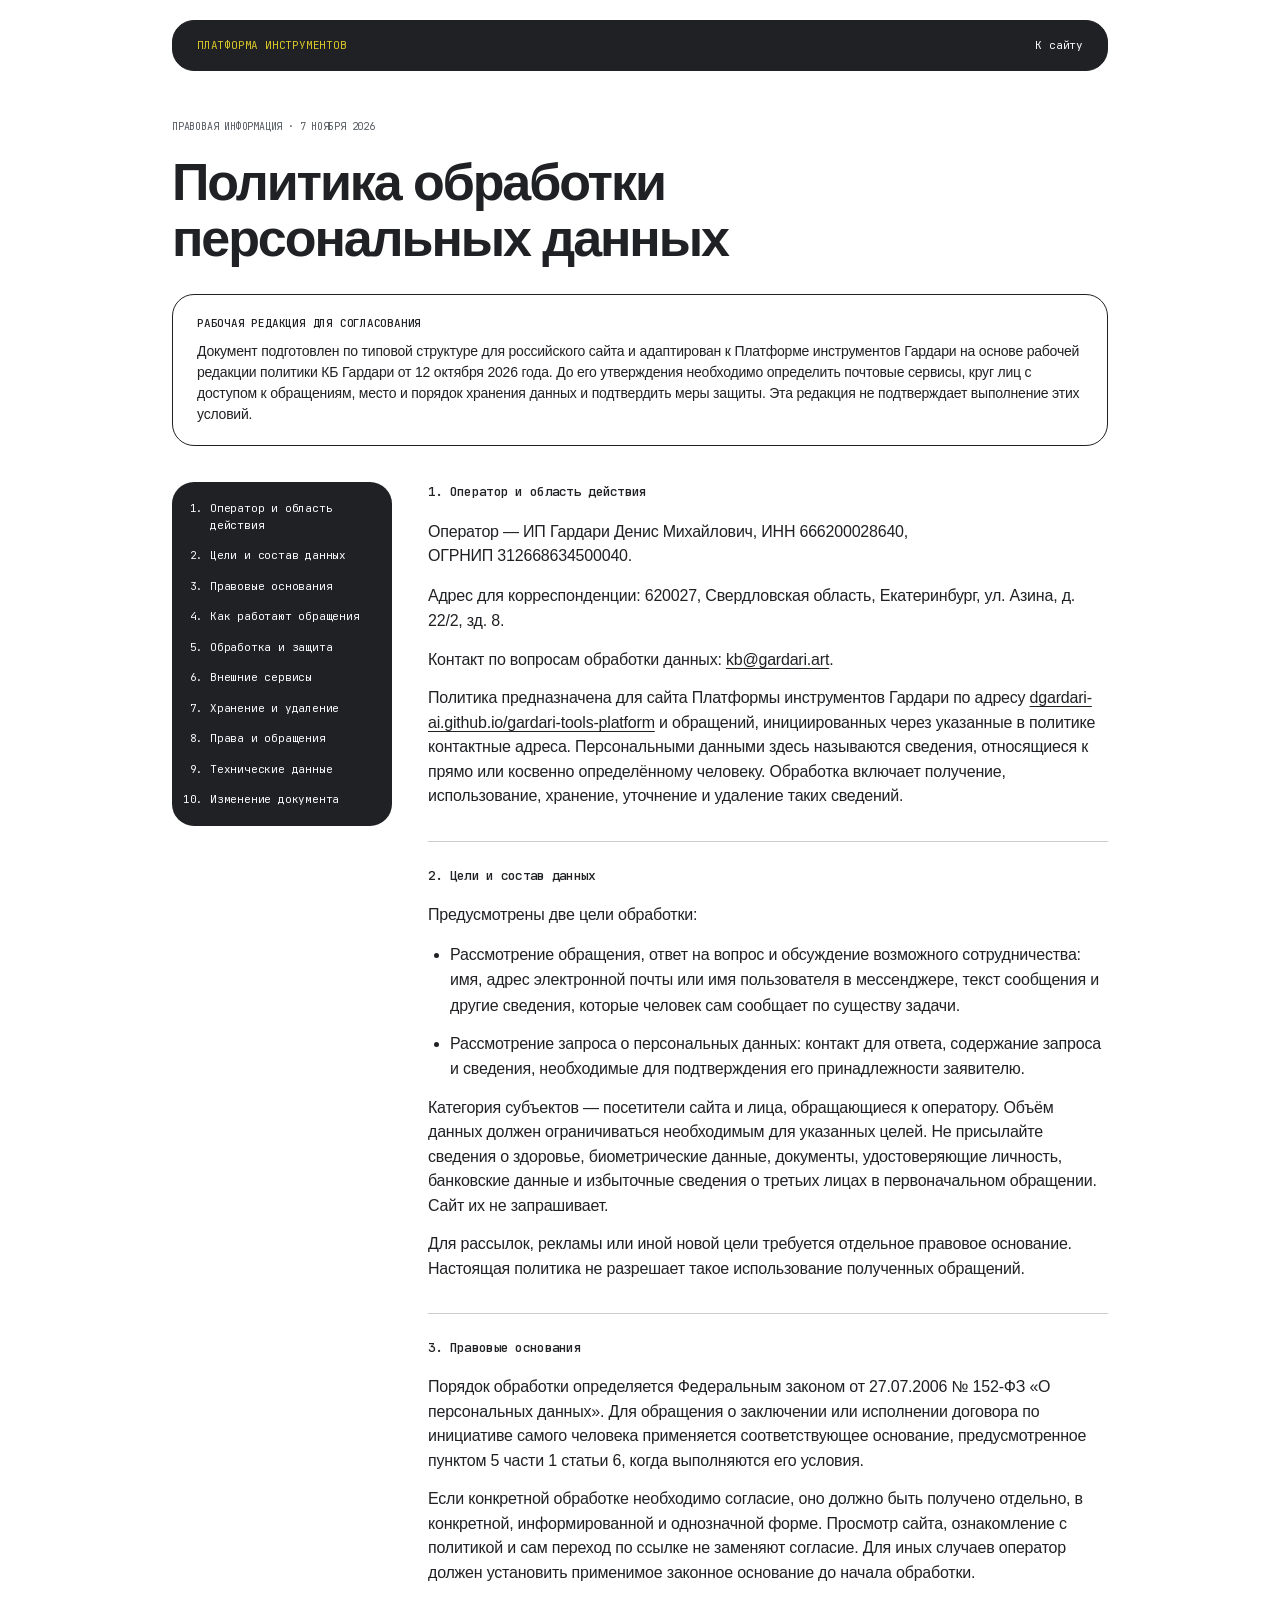
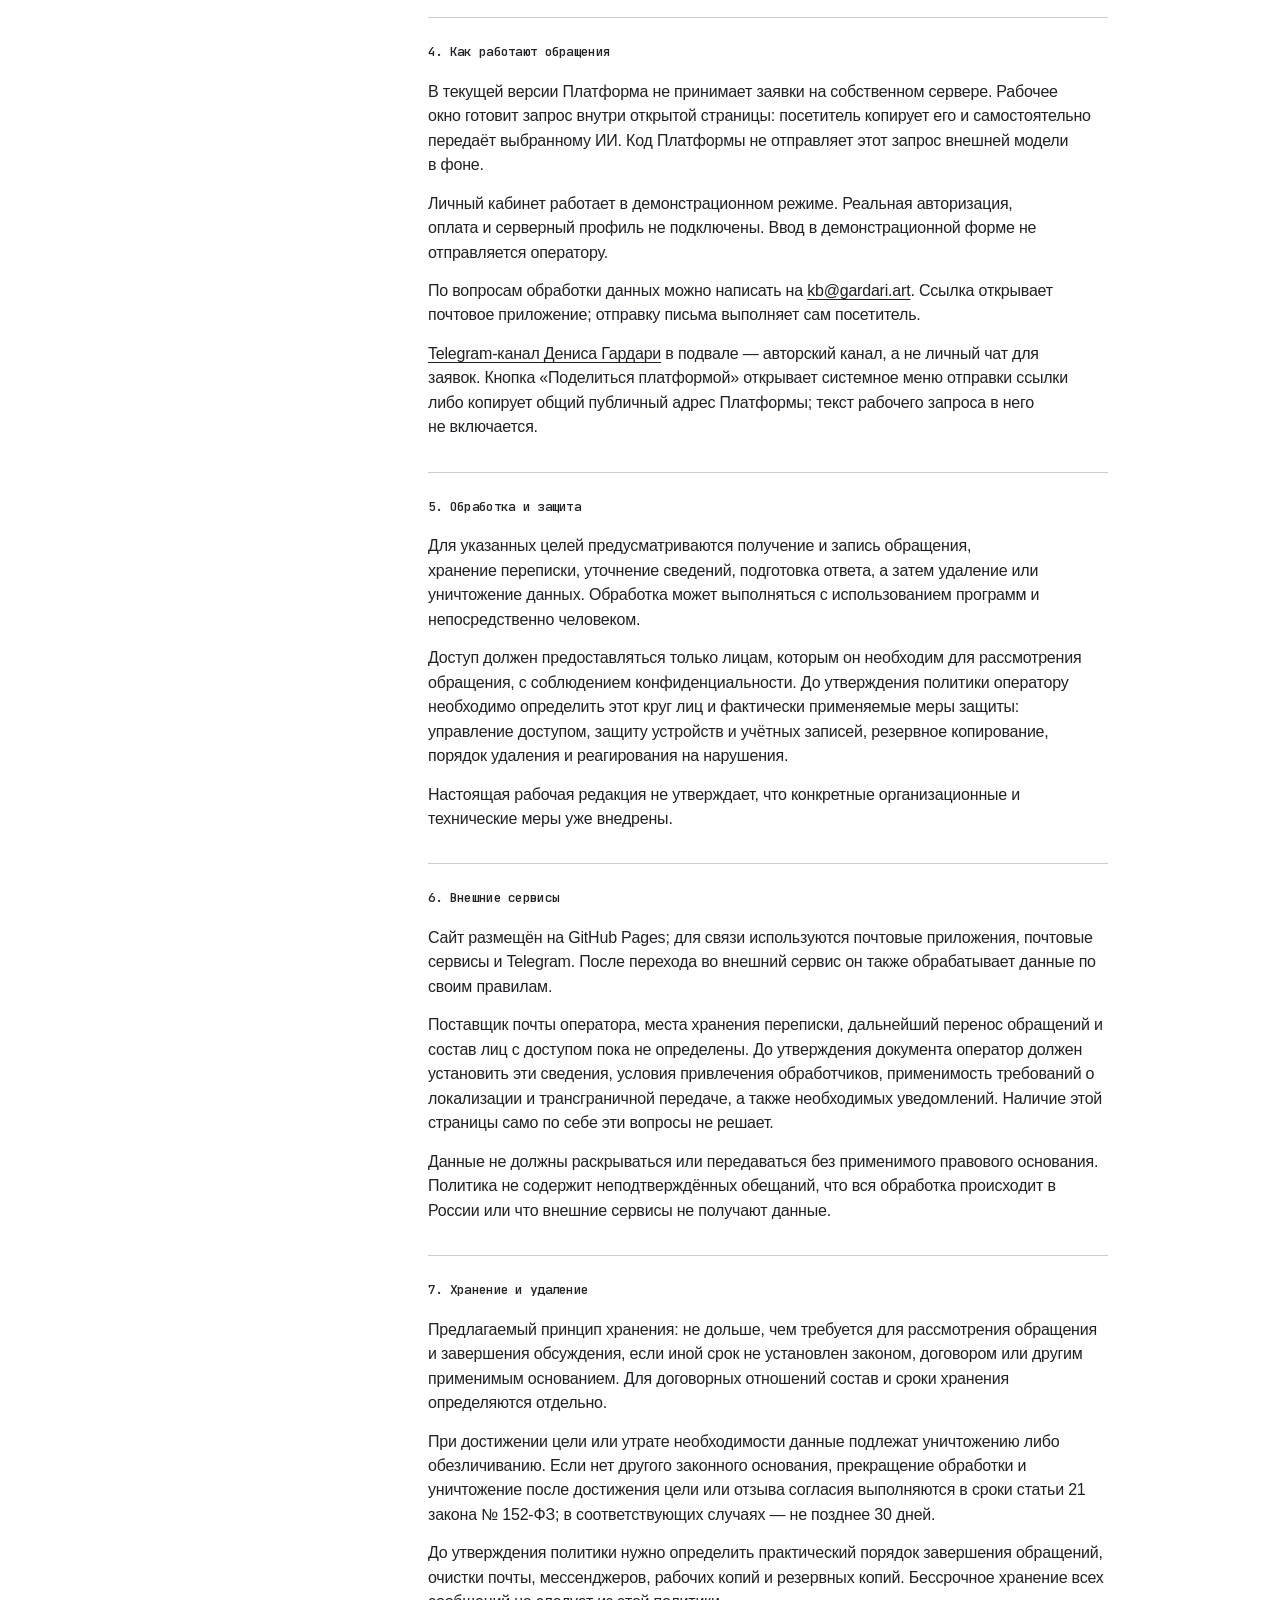
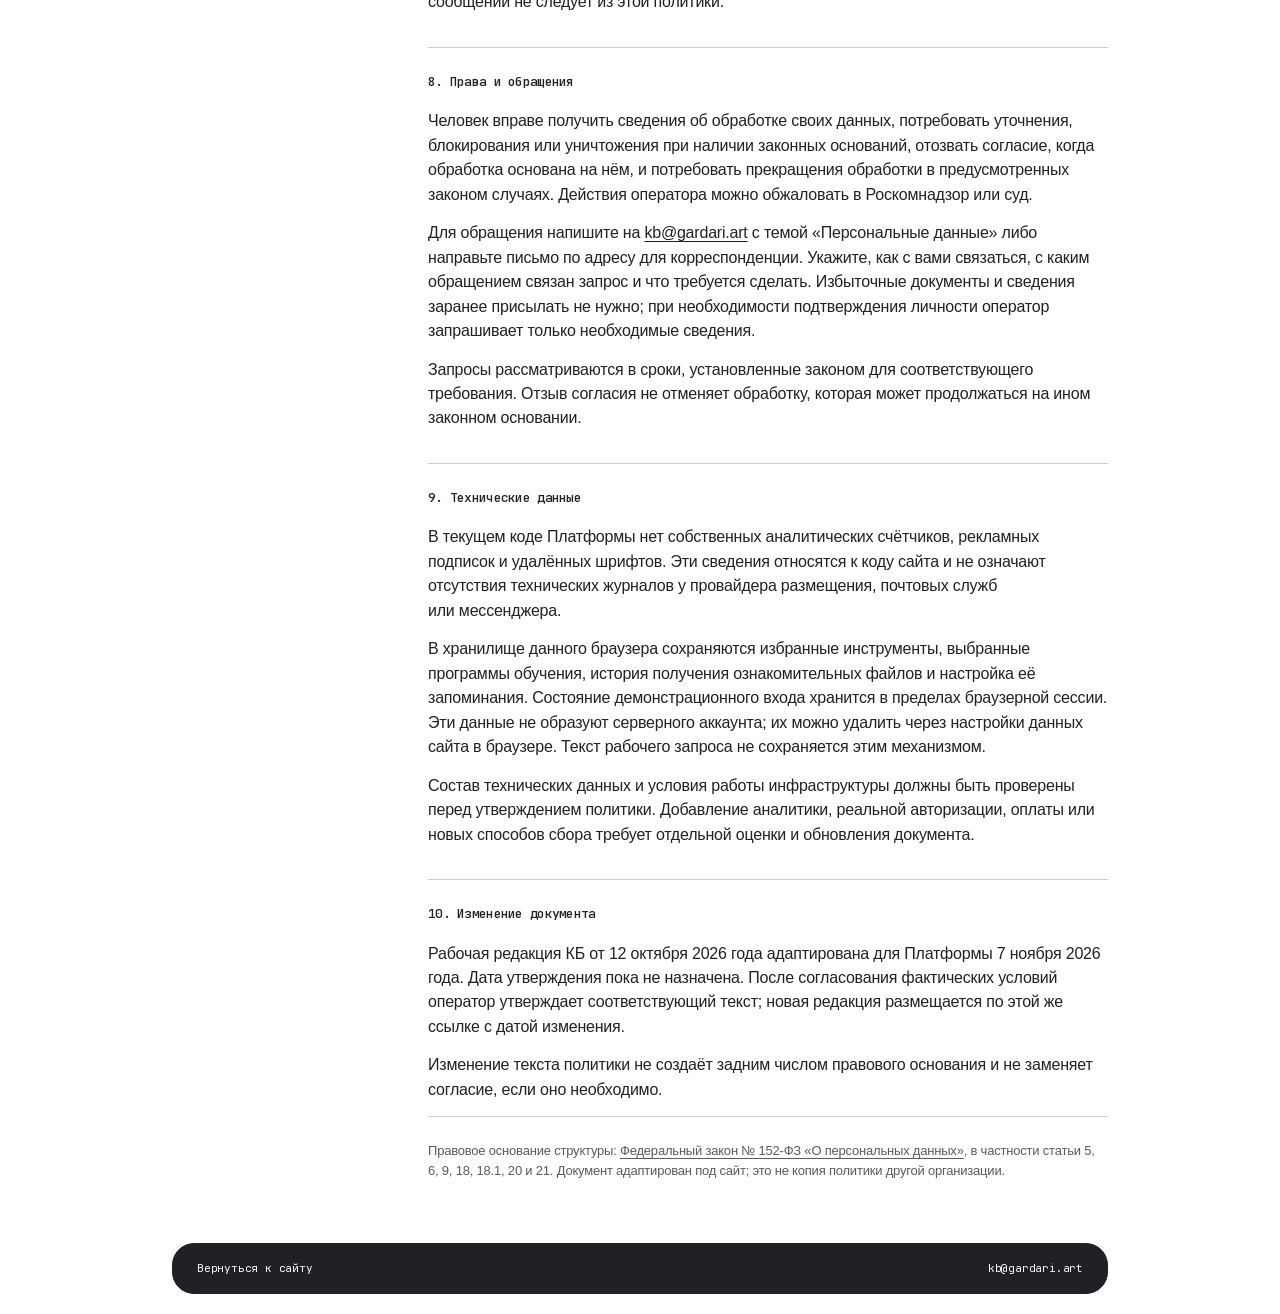
==== privacy.html @ 1a58ed9e "Publish accepted homepage refinements: 2.0.0-preview.9" ====
<!doctype html>
<html lang="ru">
<head>
  <meta charset="utf-8">
  <meta name="viewport" content="width=device-width,initial-scale=1">
  <meta name="robots" content="noindex,nofollow">
  <title>Политика обработки персональных данных — Платформа инструментов Гардари</title>
  <link rel="icon" href="favicon.ico?v=ea7e5d1eb9e6" sizes="16x16 32x32 48x48 64x64">
<link rel="icon" href="favicon.png?v=ea7e5d1eb9e6" type="image/png" sizes="32x32">
<link rel="icon" href="assets/favicon.svg?v=ea7e5d1eb9e6" type="image/svg+xml" sizes="any">
  <link rel="stylesheet" href="assets/css/theme.css">
  <link rel="stylesheet" href="assets/css/privacy.css">
</head>
<body class="policy-page">
  <header class="policy-header"><a href="./#about">ПЛАТФОРМА ИНСТРУМЕНТОВ</a><a href="./#about">К сайту</a></header>
  <main class="policy-main" id="policy">
    <p class="policy-meta">Правовая информация · 7 ноября 2026</p>
    <h1>Политика обработки персональных данных</h1>
    <aside class="policy-status" aria-label="Статус документа"><strong>Рабочая редакция для согласования</strong>Документ подготовлен по типовой структуре для российского сайта и адаптирован к Платформе инструментов Гардари на основе рабочей редакции политики КБ Гардари от 12 октября 2026 года. До его утверждения необходимо определить почтовые сервисы, круг лиц с доступом к обращениям, место и порядок хранения данных и подтвердить меры защиты. Эта редакция не подтверждает выполнение этих условий.</aside>
    <div class="policy-layout">
      <nav class="policy-nav" aria-label="Содержание политики"><ol>
        <li><a href="#operator">Оператор и область действия</a></li>
        <li><a href="#purposes">Цели и состав данных</a></li>
        <li><a href="#grounds">Правовые основания</a></li>
        <li><a href="#channels">Как работают обращения</a></li>
        <li><a href="#processing">Обработка и защита</a></li>
        <li><a href="#services">Внешние сервисы</a></li>
        <li><a href="#retention">Хранение и удаление</a></li>
        <li><a href="#rights">Права и обращения</a></li>
        <li><a href="#technical">Технические данные</a></li>
        <li><a href="#revision">Изменение документа</a></li>
      </ol></nav>
      <div class="policy-content">
        <section id="operator"><h2>1. Оператор и область действия</h2>
          <p>Оператор — ИП Гардари Денис Михайлович, ИНН 666200028640, ОГРНИП 312668634500040.</p>
          <address>Адрес для корреспонденции: 620027, Свердловская область, Екатеринбург, ул. Азина, д. 22/2, зд. 8.</address>
          <p>Контакт по вопросам обработки данных: <a href="mailto:kb@gardari.art">kb@gardari.art</a>.</p>
          <p>Политика предназначена для сайта Платформы инструментов Гардари по адресу <a href="https://dgardari-ai.github.io/gardari-tools-platform/" target="_blank" rel="noopener noreferrer">dgardari-ai.github.io/gardari-tools-platform</a> и обращений, инициированных через указанные в политике контактные адреса. Персональными данными здесь называются сведения, относящиеся к прямо или косвенно определённому человеку. Обработка включает получение, использование, хранение, уточнение и удаление таких сведений.</p>
        </section>
        <section id="purposes"><h2>2. Цели и состав данных</h2>
          <p>Предусмотрены две цели обработки:</p>
          <ul><li>Рассмотрение обращения, ответ на вопрос и обсуждение возможного сотрудничества: имя, адрес электронной почты или имя пользователя в мессенджере, текст сообщения и другие сведения, которые человек сам сообщает по существу задачи.</li><li>Рассмотрение запроса о персональных данных: контакт для ответа, содержание запроса и сведения, необходимые для подтверждения его принадлежности заявителю.</li></ul>
          <p>Категория субъектов — посетители сайта и лица, обращающиеся к оператору. Объём данных должен ограничиваться необходимым для указанных целей. Не присылайте сведения о здоровье, биометрические данные, документы, удостоверяющие личность, банковские данные и избыточные сведения о третьих лицах в первоначальном обращении. Сайт их не запрашивает.</p>
          <p>Для рассылок, рекламы или иной новой цели требуется отдельное правовое основание. Настоящая политика не разрешает такое использование полученных обращений.</p>
        </section>
        <section id="grounds"><h2>3. Правовые основания</h2>
          <p>Порядок обработки определяется Федеральным законом от 27.07.2006 № 152-ФЗ «О персональных данных». Для обращения о заключении или исполнении договора по инициативе самого человека применяется соответствующее основание, предусмотренное пунктом 5 части 1 статьи 6, когда выполняются его условия.</p>
          <p>Если конкретной обработке необходимо согласие, оно должно быть получено отдельно, в конкретной, информированной и однозначной форме. Просмотр сайта, ознакомление с политикой и сам переход по ссылке не заменяют согласие. Для иных случаев оператор должен установить применимое законное основание до начала обработки.</p>
        </section>
        <section id="channels"><h2>4. Как работают обращения</h2>
          <p>В текущей версии Платформа не принимает заявки на собственном сервере. Рабочее окно готовит запрос внутри открытой страницы: посетитель копирует его и самостоятельно передаёт выбранному ИИ. Код Платформы не отправляет этот запрос внешней модели в фоне.</p>
          <p>Личный кабинет работает в демонстрационном режиме. Реальная авторизация, оплата и серверный профиль не подключены. Ввод в демонстрационной форме не отправляется оператору.</p>
          <p>По вопросам обработки данных можно написать на <a href="mailto:kb@gardari.art">kb@gardari.art</a>. Ссылка открывает почтовое приложение; отправку письма выполняет сам посетитель.</p>
          <p><a href="https://t.me/gardariart" target="_blank" rel="noopener noreferrer">Telegram-канал Дениса Гардари</a> в подвале — авторский канал, а не личный чат для заявок. Кнопка «Поделиться платформой» открывает системное меню отправки ссылки либо копирует общий публичный адрес Платформы; текст рабочего запроса в него не включается.</p>
        </section>
        <section id="processing"><h2>5. Обработка и защита</h2>
          <p>Для указанных целей предусматриваются получение и запись обращения, хранение переписки, уточнение сведений, подготовка ответа, а затем удаление или уничтожение данных. Обработка может выполняться с использованием программ и непосредственно человеком.</p>
          <p>Доступ должен предоставляться только лицам, которым он необходим для рассмотрения обращения, с соблюдением конфиденциальности. До утверждения политики оператору необходимо определить этот круг лиц и фактически применяемые меры защиты: управление доступом, защиту устройств и учётных записей, резервное копирование, порядок удаления и реагирования на нарушения.</p>
          <p>Настоящая рабочая редакция не утверждает, что конкретные организационные и технические меры уже внедрены.</p>
        </section>
        <section id="services"><h2>6. Внешние сервисы</h2>
          <p>Сайт размещён на GitHub Pages; для связи используются почтовые приложения, почтовые сервисы и Telegram. После перехода во внешний сервис он также обрабатывает данные по своим правилам.</p>
          <p>Поставщик почты оператора, места хранения переписки, дальнейший перенос обращений и состав лиц с доступом пока не определены. До утверждения документа оператор должен установить эти сведения, условия привлечения обработчиков, применимость требований о локализации и трансграничной передаче, а также необходимых уведомлений. Наличие этой страницы само по себе эти вопросы не решает.</p>
          <p>Данные не должны раскрываться или передаваться без применимого правового основания. Политика не содержит неподтверждённых обещаний, что вся обработка происходит в России или что внешние сервисы не получают данные.</p>
        </section>
        <section id="retention"><h2>7. Хранение и удаление</h2>
          <p>Предлагаемый принцип хранения: не дольше, чем требуется для рассмотрения обращения и завершения обсуждения, если иной срок не установлен законом, договором или другим применимым основанием. Для договорных отношений состав и сроки хранения определяются отдельно.</p>
          <p>При достижении цели или утрате необходимости данные подлежат уничтожению либо обезличиванию. Если нет другого законного основания, прекращение обработки и уничтожение после достижения цели или отзыва согласия выполняются в сроки статьи 21 закона № 152-ФЗ; в соответствующих случаях — не позднее 30 дней.</p>
          <p>До утверждения политики нужно определить практический порядок завершения обращений, очистки почты, мессенджеров, рабочих копий и резервных копий. Бессрочное хранение всех сообщений не следует из этой политики.</p>
        </section>
        <section id="rights"><h2>8. Права и обращения</h2>
          <p>Человек вправе получить сведения об обработке своих данных, потребовать уточнения, блокирования или уничтожения при наличии законных оснований, отозвать согласие, когда обработка основана на нём, и потребовать прекращения обработки в предусмотренных законом случаях. Действия оператора можно обжаловать в Роскомнадзор или суд.</p>
          <p>Для обращения напишите на <a href="mailto:kb@gardari.art">kb@gardari.art</a> с темой «Персональные данные» либо направьте письмо по адресу для корреспонденции. Укажите, как с вами связаться, с каким обращением связан запрос и что требуется сделать. Избыточные документы и сведения заранее присылать не нужно; при необходимости подтверждения личности оператор запрашивает только необходимые сведения.</p>
          <p>Запросы рассматриваются в сроки, установленные законом для соответствующего требования. Отзыв согласия не отменяет обработку, которая может продолжаться на ином законном основании.</p>
        </section>
        <section id="technical"><h2>9. Технические данные</h2>
          <p>В текущем коде Платформы нет собственных аналитических счётчиков, рекламных подписок и удалённых шрифтов. Эти сведения относятся к коду сайта и не означают отсутствия технических журналов у провайдера размещения, почтовых служб или мессенджера.</p>
          <p>В хранилище данного браузера сохраняются избранные инструменты, выбранные программы обучения, история получения ознакомительных файлов и настройка её запоминания. Состояние демонстрационного входа хранится в пределах браузерной сессии. Эти данные не образуют серверного аккаунта; их можно удалить через настройки данных сайта в браузере. Текст рабочего запроса не сохраняется этим механизмом.</p>
          <p>Состав технических данных и условия работы инфраструктуры должны быть проверены перед утверждением политики. Добавление аналитики, реальной авторизации, оплаты или новых способов сбора требует отдельной оценки и обновления документа.</p>
        </section>
        <section id="revision"><h2>10. Изменение документа</h2>
          <p>Рабочая редакция КБ от 12 октября 2026 года адаптирована для Платформы 7 ноября 2026 года. Дата утверждения пока не назначена. После согласования фактических условий оператор утверждает соответствующий текст; новая редакция размещается по этой же ссылке с датой изменения.</p>
          <p>Изменение текста политики не создаёт задним числом правового основания и не заменяет согласие, если оно необходимо.</p>
        </section>
        <p class="policy-sources">Правовое основание структуры: <a href="http://kremlin.ru/acts/bank/24154/print" target="_blank" rel="noopener noreferrer">Федеральный закон № 152-ФЗ «О персональных данных»</a>, в частности статьи 5, 6, 9, 18, 18.1, 20 и 21. Документ адаптирован под сайт; это не копия политики другой организации.</p>
      </div>
    </div>
  </main>
  <footer class="policy-bottom"><a href="./#about">Вернуться к сайту</a><a href="mailto:kb@gardari.art">kb@gardari.art</a></footer>
<!-- VMG-DESIGNER:START -->
<script defer src="vmg-designer-data.js"></script>
<script defer src="vmg-designer-runtime.js"></script>
<!-- VMG-DESIGNER:END -->
</body>
</html>
---- assets/css/theme.css ----
/* Visual source: .reference/kb-v2.0/assets/{theme,site}.css.
   Composition source: .reference/prototype-v0.4.html. */
@font-face {
  font-family: "JetBrains Mono";
  font-style: normal;
  font-weight: 400 500;
  font-display: swap;
  src: url("../fonts/JetBrainsMono-cyrillic-400-500.woff2") format("woff2");
  unicode-range: U+0301, U+0400-045F, U+0490-0491, U+04B0-04B1, U+2116;
}
@font-face {
  font-family: "JetBrains Mono";
  font-style: normal;
  font-weight: 400 500;
  font-display: swap;
  src: url("../fonts/JetBrainsMono-latin-400-500.woff2") format("woff2");
  unicode-range: U+0000-00FF, U+0131, U+0152-0153, U+02BB-02BC, U+02C6, U+02DA, U+02DC, U+0304, U+0308, U+0329, U+2000-206F, U+20AC, U+2122, U+2191, U+2193, U+2212, U+2215, U+FEFF, U+FFFD;
}
:root {
  --ink: #202124;
  --body: #565c62;
  --line: #a6abb1;
  --paper: #fff;
  --accent: #d8c62a;
  --blue: #b8d8f0;
  --lightgray: #eceeef;
  --almost: #f8f9fa;
  --medium: #a8adb2;
  --rule: #c9cdd0;
  --radius: 24px;
  --gutter: 12px;
  --section-padding: clamp(28px, 4vw, 72px);
  --header-height: 63px;
  --header-inset: 12px;
  --header-offset: calc(var(--header-height) + var(--header-inset));
  --label-font: "JetBrains Mono", ui-monospace, "SFMono-Regular", Menlo, Consolas, monospace;
  --ease: cubic-bezier(.22, .61, .36, 1);
  color-scheme: light;
}
* { box-sizing: border-box; }
html { scroll-behavior: smooth; scroll-padding-top: calc(var(--header-offset) + 24px); }
body {
  margin: 0;
  background: var(--paper);
  color: var(--ink);
  font: 17px/1.5 Arial, Helvetica, sans-serif;
  letter-spacing: -.012em;
  -webkit-font-smoothing: antialiased;
}
body:has(dialog[open]), body.menu-open { overflow: hidden; }
button, input, select, textarea { font: inherit; }
button { color: inherit; cursor: pointer; }
button:disabled { cursor: not-allowed; }
button, a { -webkit-tap-highlight-color: transparent; }
a { color: inherit; text-decoration: none; }
h1, h2, h3, h4, p, figure { margin: 0; }
h1, h2, h3 { font-weight: 700; line-height: 1.06; letter-spacing: -.055em; }
h1, h2 { text-wrap: balance; }
p { line-height: 1.53; text-wrap: pretty; }
button:focus-visible, a:focus-visible, input:focus-visible,
select:focus-visible, textarea:focus-visible, summary:focus-visible {
  outline: 3px solid #2b617f;
  outline-offset: 3px;
}
::selection { background: var(--accent); color: var(--ink); }
[hidden] { display: none !important; }
svg { flex: none; }
.num, .eyebrow, .label, .mono, .section-no, .tiny, .group-no {
  font-family: var(--label-font);
  font-weight: 400;
  letter-spacing: .025em;
}
.eyebrow { font-size: 11px; line-height: 1.5; text-transform: uppercase; }
.caption { font-size: 13px; line-height: 1.5; color: var(--body); }
.visually-hidden {
  position: absolute !important;
  width: 1px;
  height: 1px;
  padding: 0;
  margin: -1px;
  overflow: hidden;
  clip-path: inset(50%);
  white-space: nowrap;
  border: 0;
}
.skip-link {
  position: fixed;
  z-index: 500;
  top: 8px;
  left: 12px;
  transform: translateY(-160%);
  border-radius: 10px;
  padding: 12px 20px;
  background: var(--ink);
  color: var(--paper);
}
.skip-link:focus { transform: none; }
.chevron {
  display: inline-block;
  width: 18px;
  height: 18px;
  stroke: currentColor;
  stroke-width: 2;
  fill: none;
  stroke-linecap: square;
  stroke-linejoin: miter;
  transform: rotate(var(--chevron-angle, 0deg));
  transition: transform 180ms var(--ease);
}
.chevron-back { --chevron-angle: 180deg; }
.btn {
  display: inline-flex;
  align-items: center;
  justify-content: space-between;
  gap: 24px;
  max-width: 100%;
  min-height: 54px;
  padding: 15px 21px;
  border: 1px solid var(--ink);
  border-radius: 12px;
  background: transparent;
  color: var(--ink);
  font: 400 12px/1.3 var(--label-font);
  text-transform: uppercase;
  letter-spacing: .035em;
  text-align: left;
  transition: background-color 160ms, color 160ms, transform 180ms var(--ease);
}
.btn.primary { background: var(--accent); }
.btn.dark { background: var(--ink); color: var(--paper); }
.btn.light { background: var(--paper); }
.btn:disabled { opacity: .65; }
.btn:active { transform: translateY(1px); }
.text-link {
  display: inline-flex;
  align-items: center;
  gap: 13px;
  min-height: 44px;
  border: 0;
  border-bottom: 1px solid currentColor;
  background: none;
  padding: 7px 0;
  font: 12px/1.4 var(--label-font);
  text-transform: uppercase;
  letter-spacing: .015em;
  text-align: left;
}
.panel {
  position: relative;
  min-width: 0;
  border-radius: var(--radius);
  padding: clamp(30px, 4vw, 61px);
}
.panel + .panel { margin-top: 12px; }
.panel .eyebrow { margin-bottom: 22px; }
.panel > h2 { margin-bottom: 28px; font-size: clamp(34px, 3.8vw, 58px); text-transform: lowercase; }
.panel > p + p { margin-top: 18px; }
.headline { font-size: clamp(44px, 5.4vw, 83px); line-height: .99; letter-spacing: -.063em; text-transform: lowercase; overflow-wrap: break-word; }
.leadin { max-width: 740px; font-size: clamp(16px, 1.6vw, 22px); line-height: 1.43; color: var(--body); }
.surface-white { background: var(--paper); }
.surface-light { background: var(--lightgray); }
.surface-blue { background: var(--blue); }
.surface-yellow { --body: #202124; background: var(--accent); }
.surface-almost { background: var(--almost); }
.surface-medium { --body: #3c4043; background: var(--medium); }
.surface-ink { background: var(--ink); color: var(--almost); }
.surface-ink .leadin { color: #d1d6d9; }
.surface-yellow .leadin, .surface-medium .leadin { color: var(--body); }
.page-intro .leadin { margin-top: 21px; }
.version-line { margin-top: 18px; color: var(--body); font: 10px/1.6 var(--label-font); text-transform: uppercase; }
.storage-notice { margin: 12px; padding: 14px 20px; border: 1px solid var(--line); border-radius: 12px; background: var(--almost); font-size: 14px; }
.form-error { margin: 10px 0; color: #9f3025; font-size: 14px; line-height: 1.5; }
.empty-actions { display: flex; flex-wrap: wrap; justify-content: center; gap: 12px; margin-top: 20px; }
@media (hover: hover) {
  .btn:hover:not(:disabled) { box-shadow: inset 0 0 0 1px currentColor; }
  .btn:hover .chevron, .clickable:hover .chevron { transform: translateX(2px) rotate(var(--chevron-angle, 0deg)); }
}
@media (max-width: 1060px) {
  :root { --header-inset: 8px; --header-height: 56px; }
  .panel { padding: 28px 26px; }
}
@media (max-width: 700px) {
  :root { --radius: 20px; --gutter: 8px; --section-padding: 24px; }
}
@media (prefers-reduced-motion: reduce) {
  html { scroll-behavior: auto; }
  *, *::before, *::after { animation: none !important; transition: none !important; }
}
---- assets/css/privacy.css ----
.policy-page { --policy-width:936px; }
.policy-header, .policy-bottom { display:flex; align-items:center; justify-content:space-between; gap:20px; max-width:var(--policy-width); margin:20px auto; padding:16px 24px; border:1px solid var(--ink); border-radius:22px; background:var(--ink); color:var(--almost); font:400 11px/1.5 var(--label-font); }
.policy-header a, .policy-bottom a { color:inherit; }
.policy-header > :first-child { color:var(--accent); }
.policy-main { max-width:var(--policy-width); margin:48px auto; }
.policy-meta { margin-bottom:20px; color:var(--body); font:400 10px/1.5 var(--label-font); text-transform:uppercase; }
.policy-main h1 { max-width:800px; margin:0; font-size:clamp(30px,5vw,52px); line-height:1.08; letter-spacing:-.04em; text-wrap:balance; }
.policy-status { display:block; margin:28px 0 36px; padding:20px 24px; border:1px solid var(--ink); border-radius:22px; font-size:14px; line-height:1.5; }
.policy-status strong { display:block; margin-bottom:10px; font:500 11px/1.5 var(--label-font); text-transform:uppercase; }
.policy-layout { display:grid; grid-template-columns:220px minmax(0,1fr); gap:36px; align-items:start; }
.policy-nav { position:sticky; top:24px; padding:18px; border-radius:22px; background:var(--ink); color:var(--almost); font:400 11px/1.5 var(--label-font); }
.policy-nav ol { margin:0; padding-left:20px; }
.policy-nav li + li { margin-top:14px; }
.policy-nav a { color:inherit; }
.policy-content { min-width:0; font-size:16px; line-height:1.6; }
.policy-content section { scroll-margin-top:24px; }
.policy-content section + section { margin-top:32px; padding-top:24px; border-top:1px solid var(--rule); }
.policy-content h2 { margin:0 0 18px; font:500 13px/1.5 var(--label-font); }
.policy-content p, .policy-content address, .policy-content ul { margin:14px 0; }
.policy-content address { font-style:normal; }
.policy-content ul { padding-left:22px; }
.policy-content li + li { margin-top:12px; }
.policy-content a { text-decoration:underline; text-underline-offset:3px; overflow-wrap:anywhere; }
.policy-sources { padding-top:24px; border-top:1px solid var(--rule); color:var(--body); font-size:13px; }
.policy-header a:focus-visible, .policy-bottom a:focus-visible, .policy-nav a:focus-visible { outline-color:var(--accent); }
@media(max-width:984px) {
  .policy-header, .policy-bottom, .policy-main { margin-left:24px; margin-right:24px; }
}
@media(max-width:680px) {
  .policy-header, .policy-bottom { margin:12px; padding:16px 18px; font-size:10px; flex-wrap:wrap; }
  .policy-main { margin:32px 22px; }
  .policy-main h1 { font-size:32px; }
  .policy-status { padding:18px; }
  .policy-layout { grid-template-columns:minmax(0,1fr); gap:28px; }
  .policy-nav { position:static; padding:22px; }
  .policy-content { font-size:15px; }
}
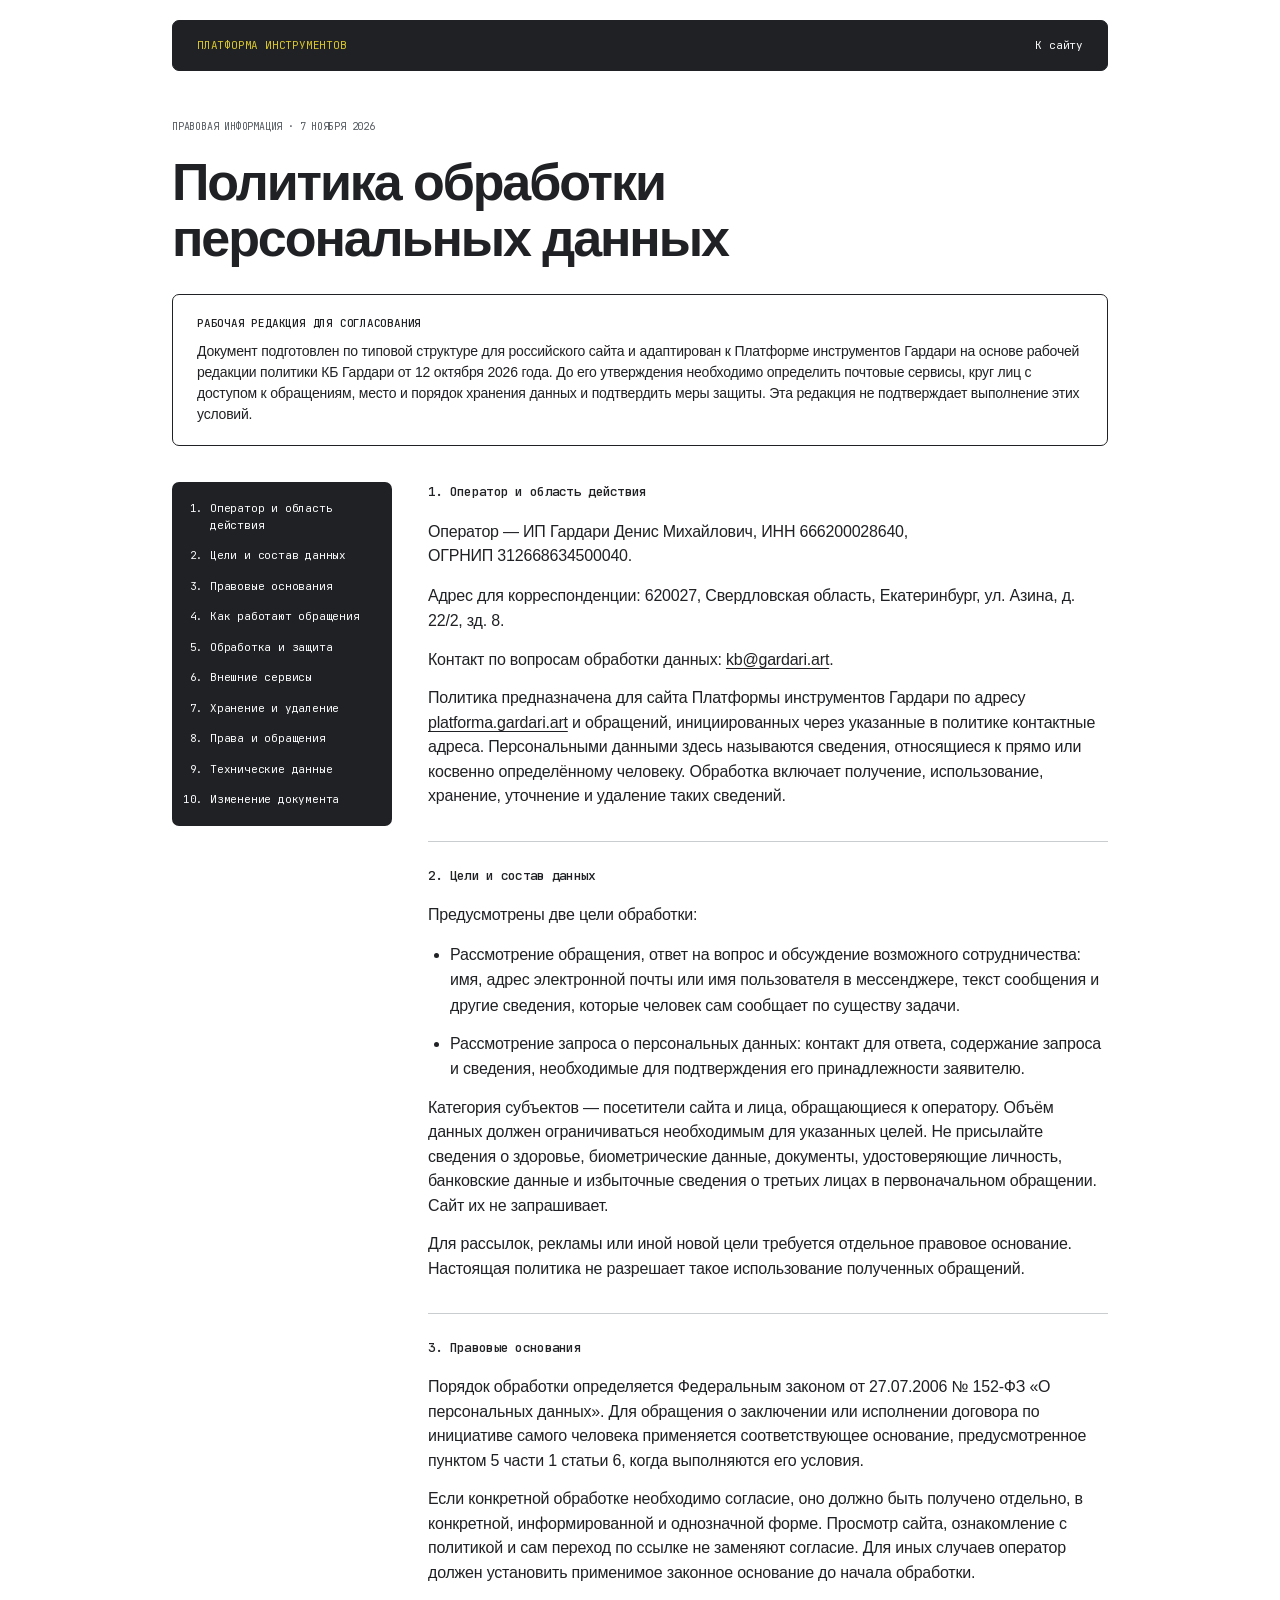
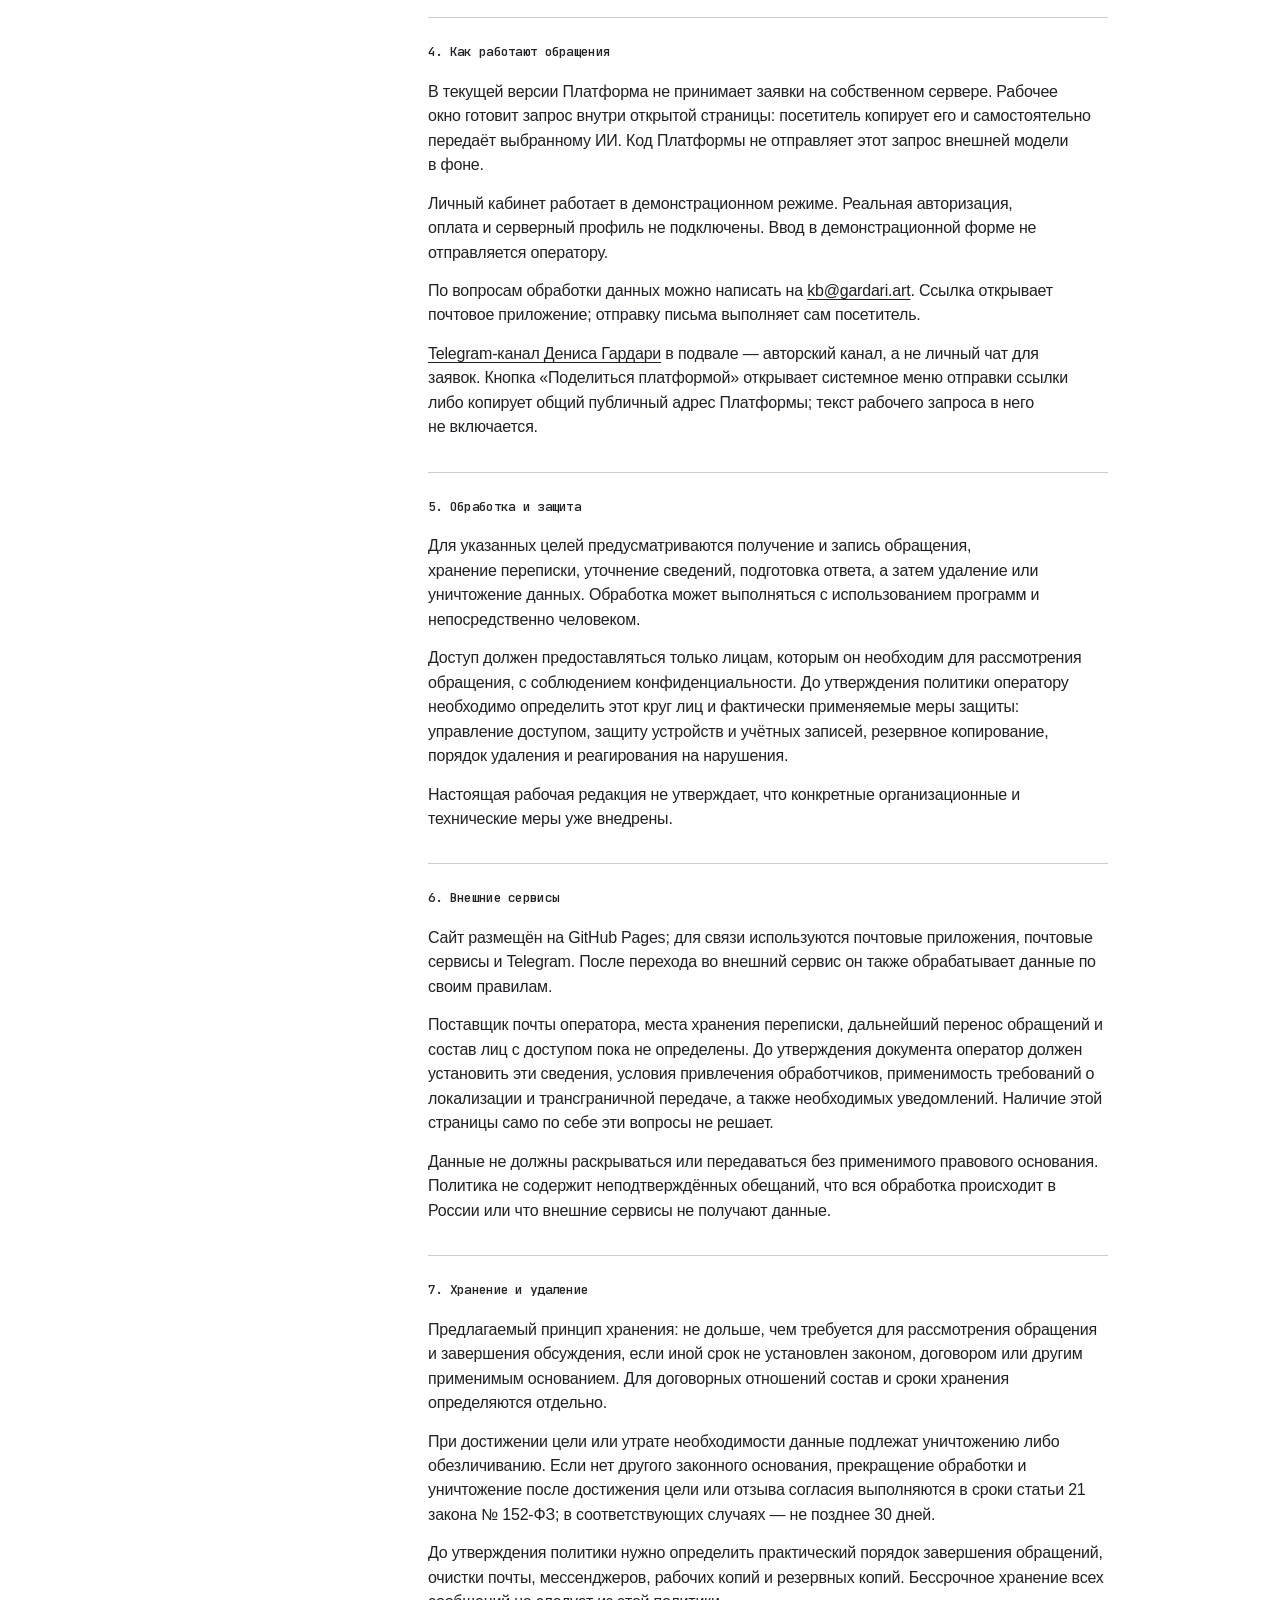
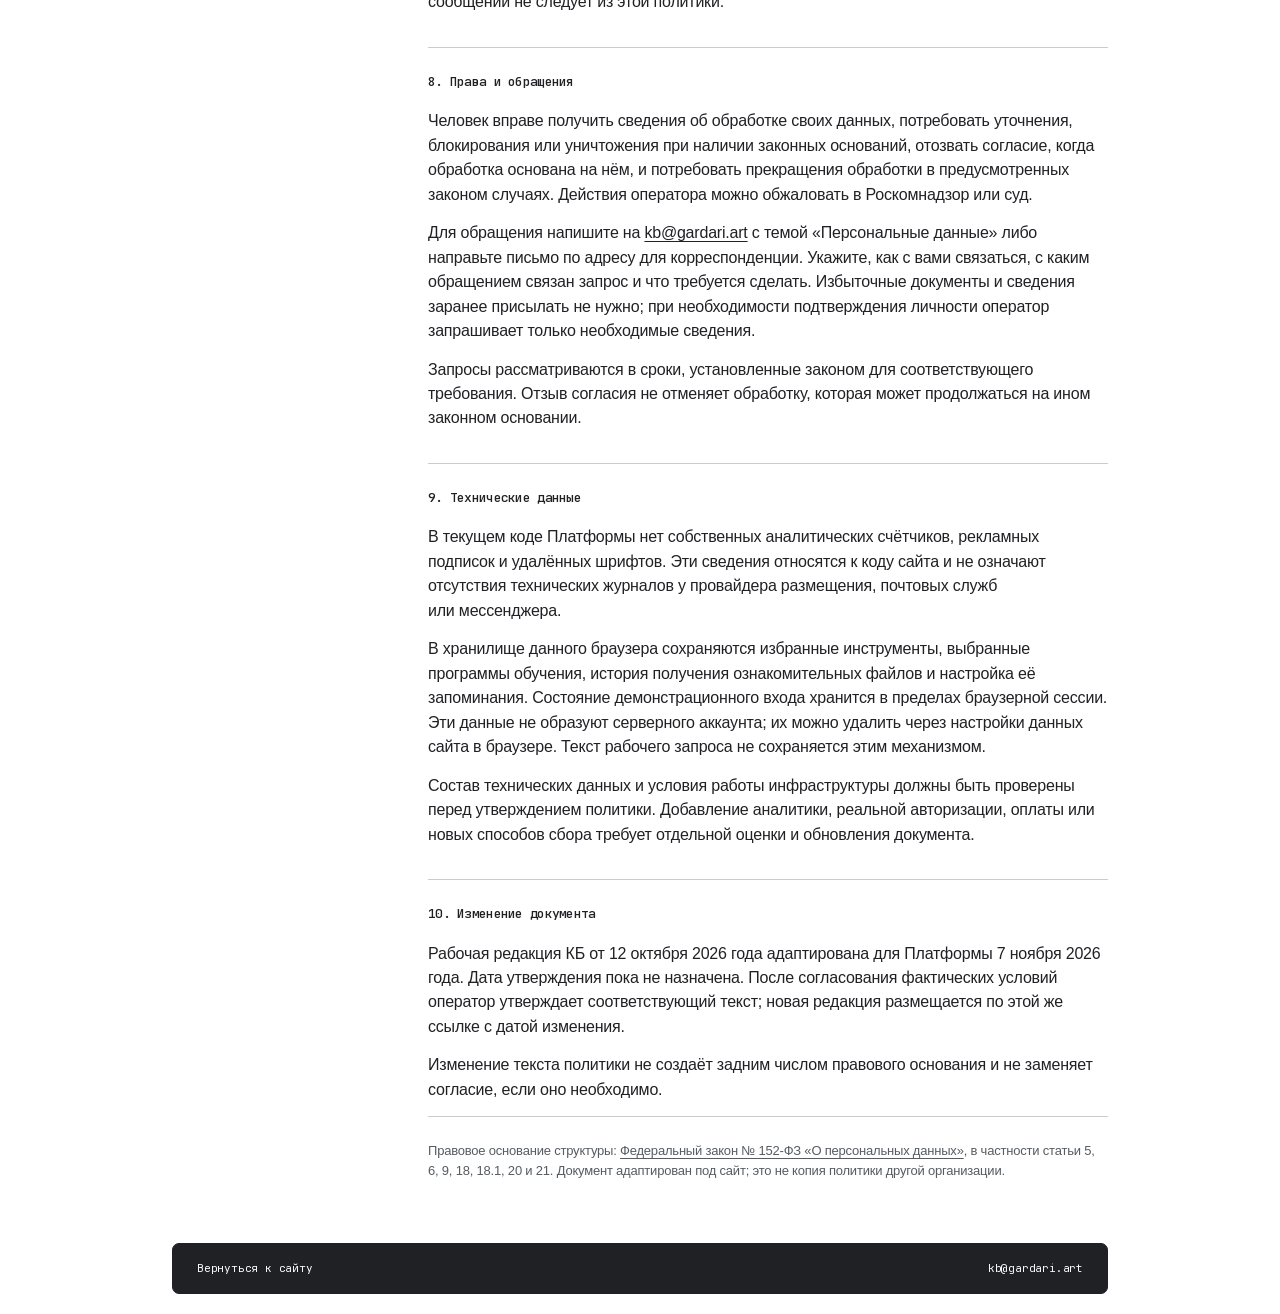
==== commit 33475843: "source-map: заменить адреса сайтов семейства Гардари" ====
--- a/privacy.html
+++ b/privacy.html
@@ -35,7 +35,7 @@
           <p>Оператор — ИП Гардари Денис Михайлович, ИНН 666200028640, ОГРНИП 312668634500040.</p>
           <address>Адрес для корреспонденции: 620027, Свердловская область, Екатеринбург, ул. Азина, д. 22/2, зд. 8.</address>
           <p>Контакт по вопросам обработки данных: <a href="mailto:kb@gardari.art">kb@gardari.art</a>.</p>
-          <p>Политика предназначена для сайта Платформы инструментов Гардари по адресу <a href="https://dgardari-ai.github.io/gardari-tools-platform/" target="_blank" rel="noopener noreferrer">dgardari-ai.github.io/gardari-tools-platform</a> и обращений, инициированных через указанные в политике контактные адреса. Персональными данными здесь называются сведения, относящиеся к прямо или косвенно определённому человеку. Обработка включает получение, использование, хранение, уточнение и удаление таких сведений.</p>
+          <p>Политика предназначена для сайта Платформы инструментов Гардари по адресу <a href="https://platforma.gardari.art/" target="_blank" rel="noopener noreferrer">platforma.gardari.art</a> и обращений, инициированных через указанные в политике контактные адреса. Персональными данными здесь называются сведения, относящиеся к прямо или косвенно определённому человеку. Обработка включает получение, использование, хранение, уточнение и удаление таких сведений.</p>
         </section>
         <section id="purposes"><h2>2. Цели и состав данных</h2>
           <p>Предусмотрены две цели обработки:</p>
--- a/assets/css/theme.css
+++ b/assets/css/theme.css
@@ -27,7 +27,7 @@
   --almost: #f8f9fa;
   --medium: #a8adb2;
   --rule: #c9cdd0;
-  --radius: 24px;
+  --radius:7px;
   --gutter: 12px;
   --section-padding: clamp(28px, 4vw, 72px);
   --header-height: 63px;
@@ -89,7 +89,7 @@
   top: 8px;
   left: 12px;
   transform: translateY(-160%);
-  border-radius: 10px;
+  border-radius:var(--radius);
   padding: 12px 20px;
   background: var(--ink);
   color: var(--paper);
@@ -117,7 +117,7 @@
   min-height: 54px;
   padding: 15px 21px;
   border: 1px solid var(--ink);
-  border-radius: 12px;
+  border-radius:var(--radius);
   background: transparent;
   color: var(--ink);
   font: 400 12px/1.3 var(--label-font);
@@ -148,7 +148,7 @@
 .panel {
   position: relative;
   min-width: 0;
-  border-radius: var(--radius);
+  border-radius:var(--radius);
   padding: clamp(30px, 4vw, 61px);
 }
 .panel + .panel { margin-top: 12px; }
@@ -168,7 +168,7 @@
 .surface-yellow .leadin, .surface-medium .leadin { color: var(--body); }
 .page-intro .leadin { margin-top: 21px; }
 .version-line { margin-top: 18px; color: var(--body); font: 10px/1.6 var(--label-font); text-transform: uppercase; }
-.storage-notice { margin: 12px; padding: 14px 20px; border: 1px solid var(--line); border-radius: 12px; background: var(--almost); font-size: 14px; }
+.storage-notice { margin: 12px; padding: 14px 20px; border: 1px solid var(--line); border-radius:var(--radius); background: var(--almost); font-size: 14px; }
 .form-error { margin: 10px 0; color: #9f3025; font-size: 14px; line-height: 1.5; }
 .empty-actions { display: flex; flex-wrap: wrap; justify-content: center; gap: 12px; margin-top: 20px; }
 @media (hover: hover) {
@@ -180,7 +180,7 @@
   .panel { padding: 28px 26px; }
 }
 @media (max-width: 700px) {
-  :root { --radius: 20px; --gutter: 8px; --section-padding: 24px; }
+  :root { --radius:7px; --gutter: 8px; --section-padding: 24px; }
 }
 @media (prefers-reduced-motion: reduce) {
   html { scroll-behavior: auto; }
--- a/assets/css/privacy.css
+++ b/assets/css/privacy.css
@@ -1,14 +1,14 @@
 .policy-page { --policy-width:936px; }
-.policy-header, .policy-bottom { display:flex; align-items:center; justify-content:space-between; gap:20px; max-width:var(--policy-width); margin:20px auto; padding:16px 24px; border:1px solid var(--ink); border-radius:22px; background:var(--ink); color:var(--almost); font:400 11px/1.5 var(--label-font); }
+.policy-header, .policy-bottom { display:flex; align-items:center; justify-content:space-between; gap:20px; max-width:var(--policy-width); margin:20px auto; padding:16px 24px; border:1px solid var(--ink); border-radius:var(--radius); background:var(--ink); color:var(--almost); font:400 11px/1.5 var(--label-font); }
 .policy-header a, .policy-bottom a { color:inherit; }
 .policy-header > :first-child { color:var(--accent); }
 .policy-main { max-width:var(--policy-width); margin:48px auto; }
 .policy-meta { margin-bottom:20px; color:var(--body); font:400 10px/1.5 var(--label-font); text-transform:uppercase; }
 .policy-main h1 { max-width:800px; margin:0; font-size:clamp(30px,5vw,52px); line-height:1.08; letter-spacing:-.04em; text-wrap:balance; }
-.policy-status { display:block; margin:28px 0 36px; padding:20px 24px; border:1px solid var(--ink); border-radius:22px; font-size:14px; line-height:1.5; }
+.policy-status { display:block; margin:28px 0 36px; padding:20px 24px; border:1px solid var(--ink); border-radius:var(--radius); font-size:14px; line-height:1.5; }
 .policy-status strong { display:block; margin-bottom:10px; font:500 11px/1.5 var(--label-font); text-transform:uppercase; }
 .policy-layout { display:grid; grid-template-columns:220px minmax(0,1fr); gap:36px; align-items:start; }
-.policy-nav { position:sticky; top:24px; padding:18px; border-radius:22px; background:var(--ink); color:var(--almost); font:400 11px/1.5 var(--label-font); }
+.policy-nav { position:sticky; top:24px; padding:18px; border-radius:var(--radius); background:var(--ink); color:var(--almost); font:400 11px/1.5 var(--label-font); }
 .policy-nav ol { margin:0; padding-left:20px; }
 .policy-nav li + li { margin-top:14px; }
 .policy-nav a { color:inherit; }
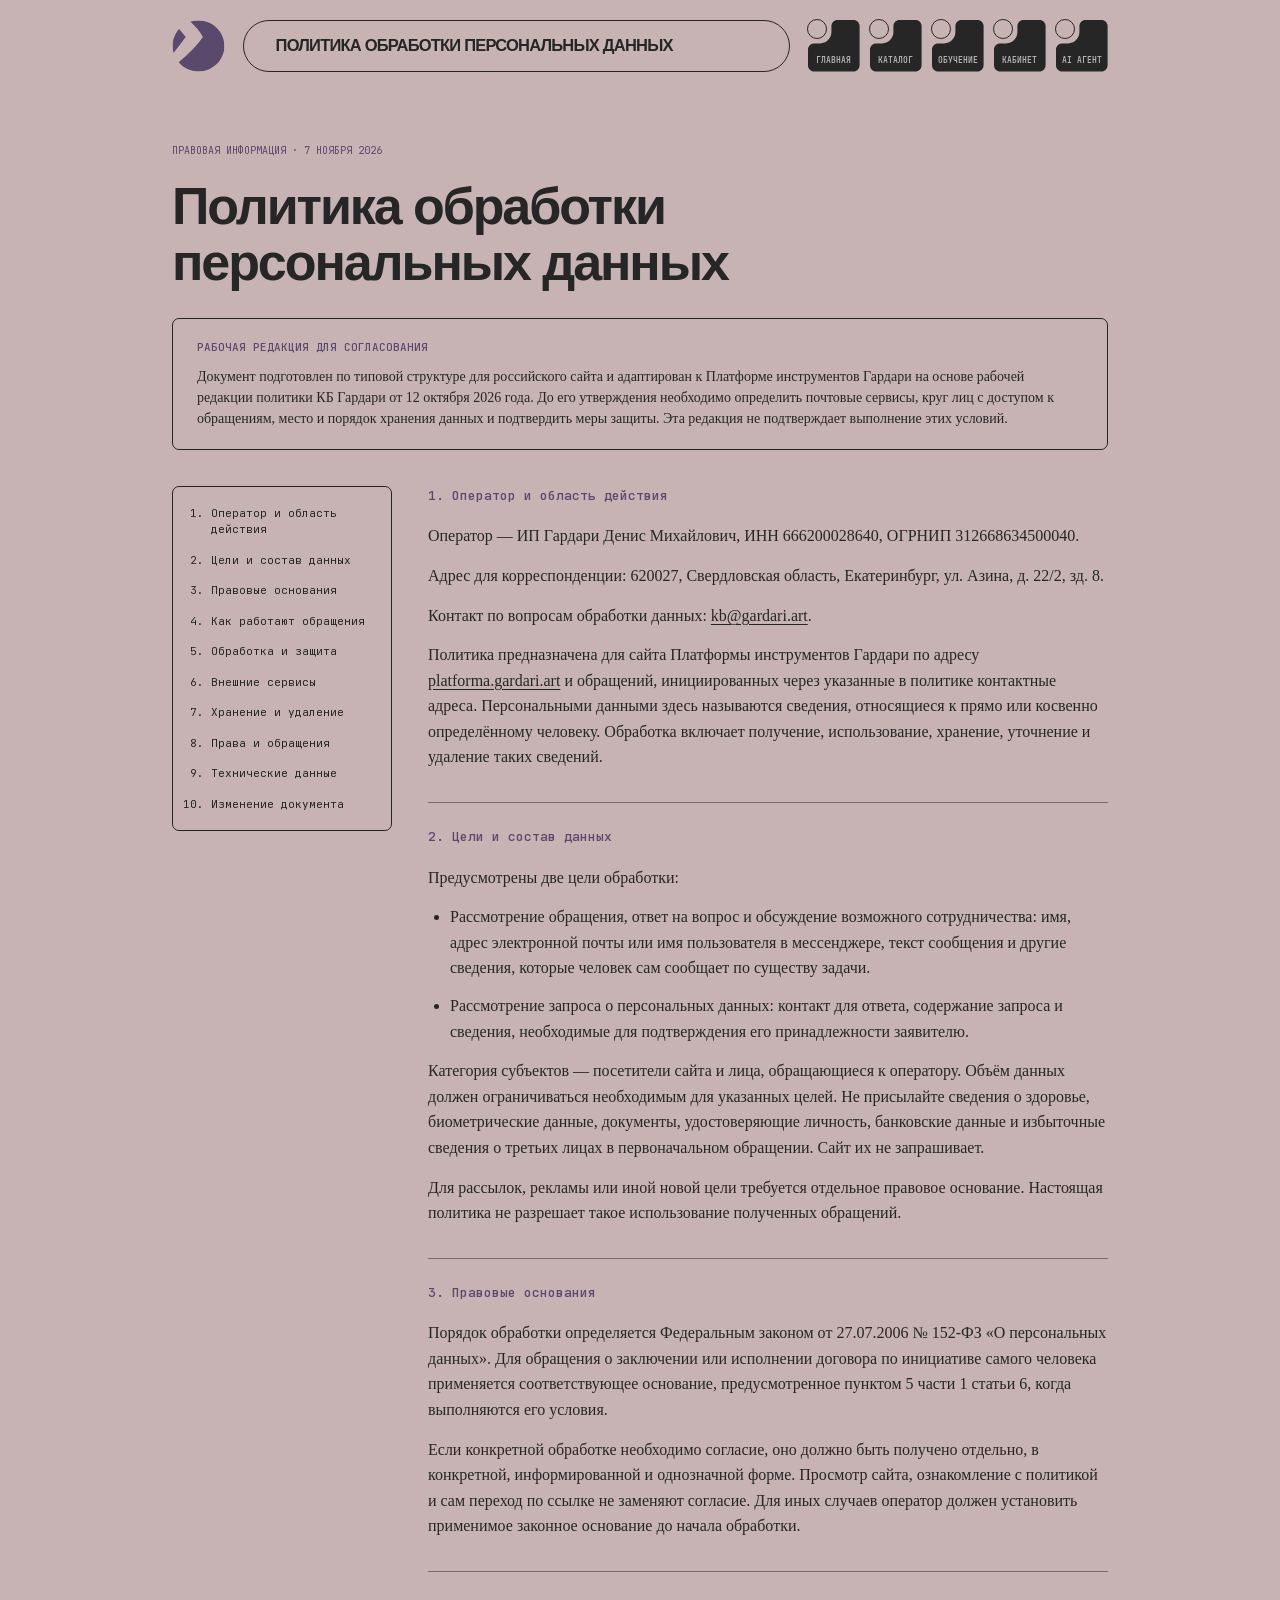
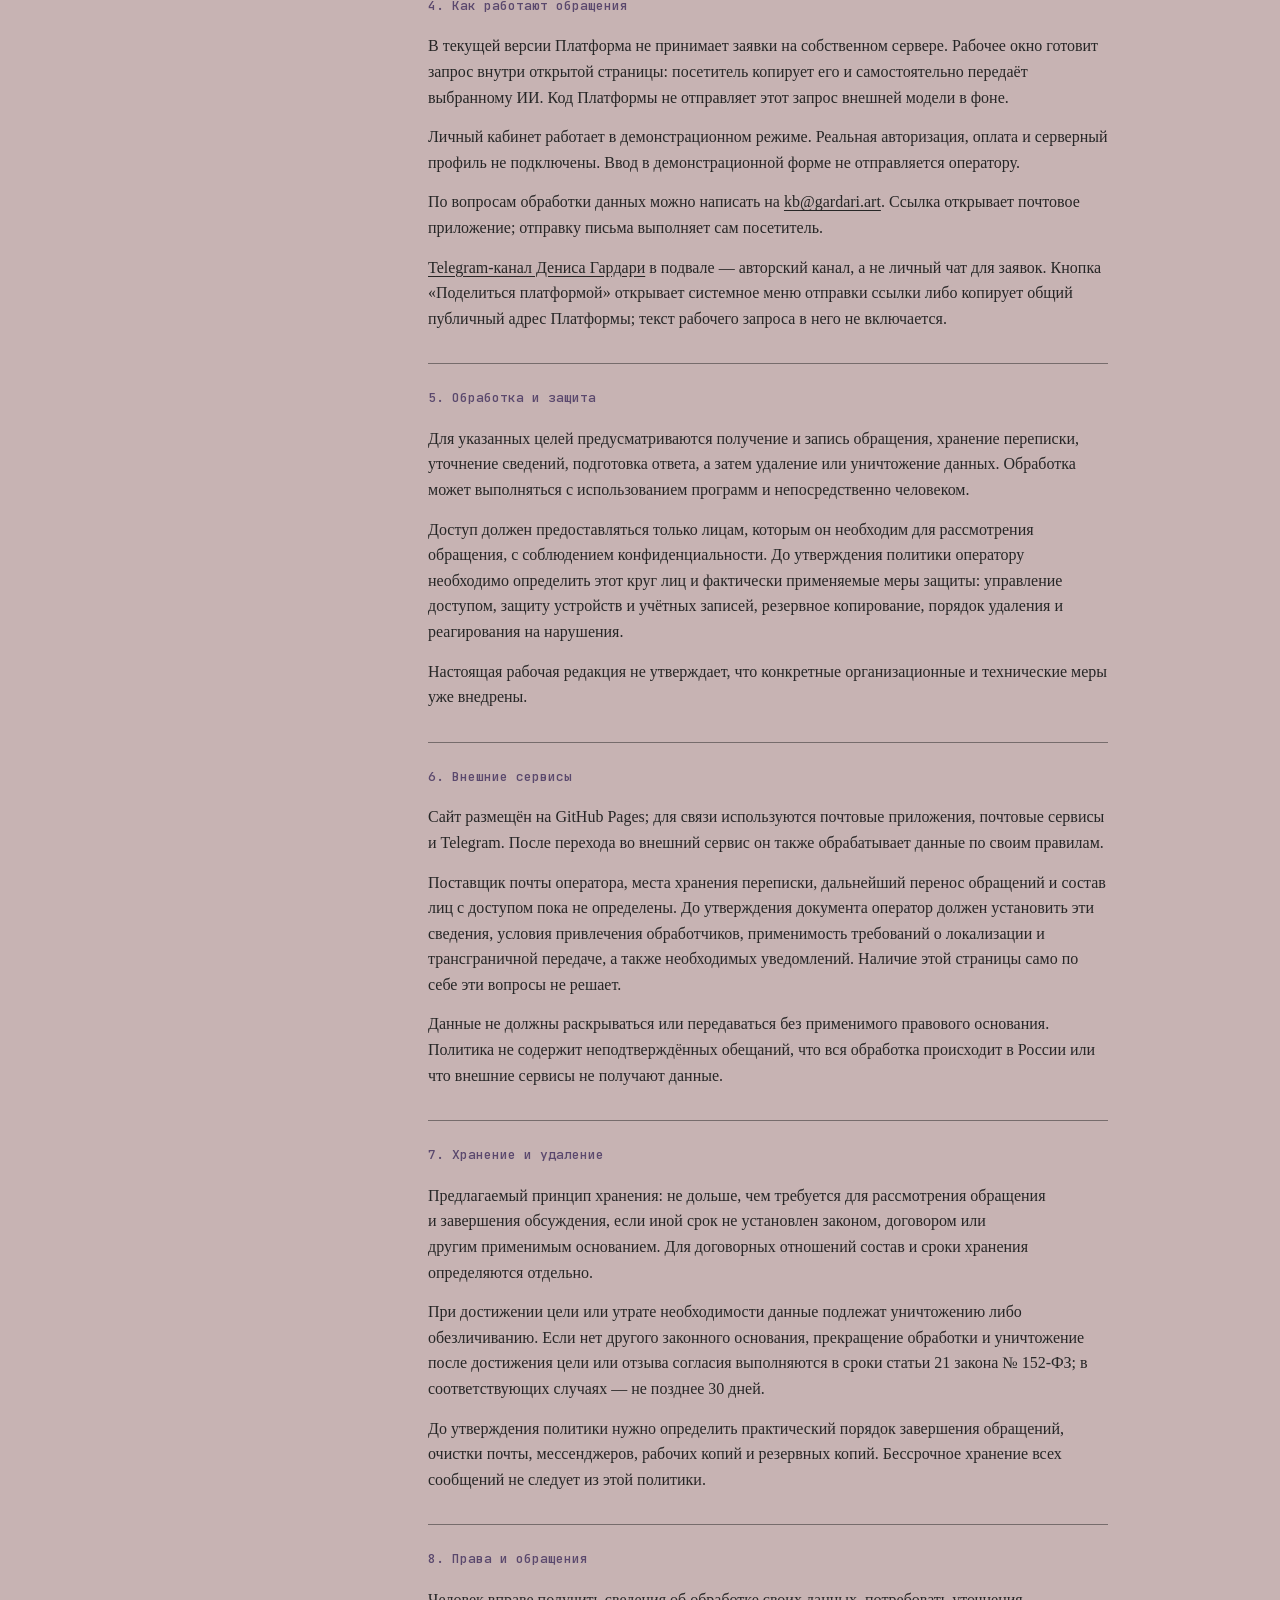
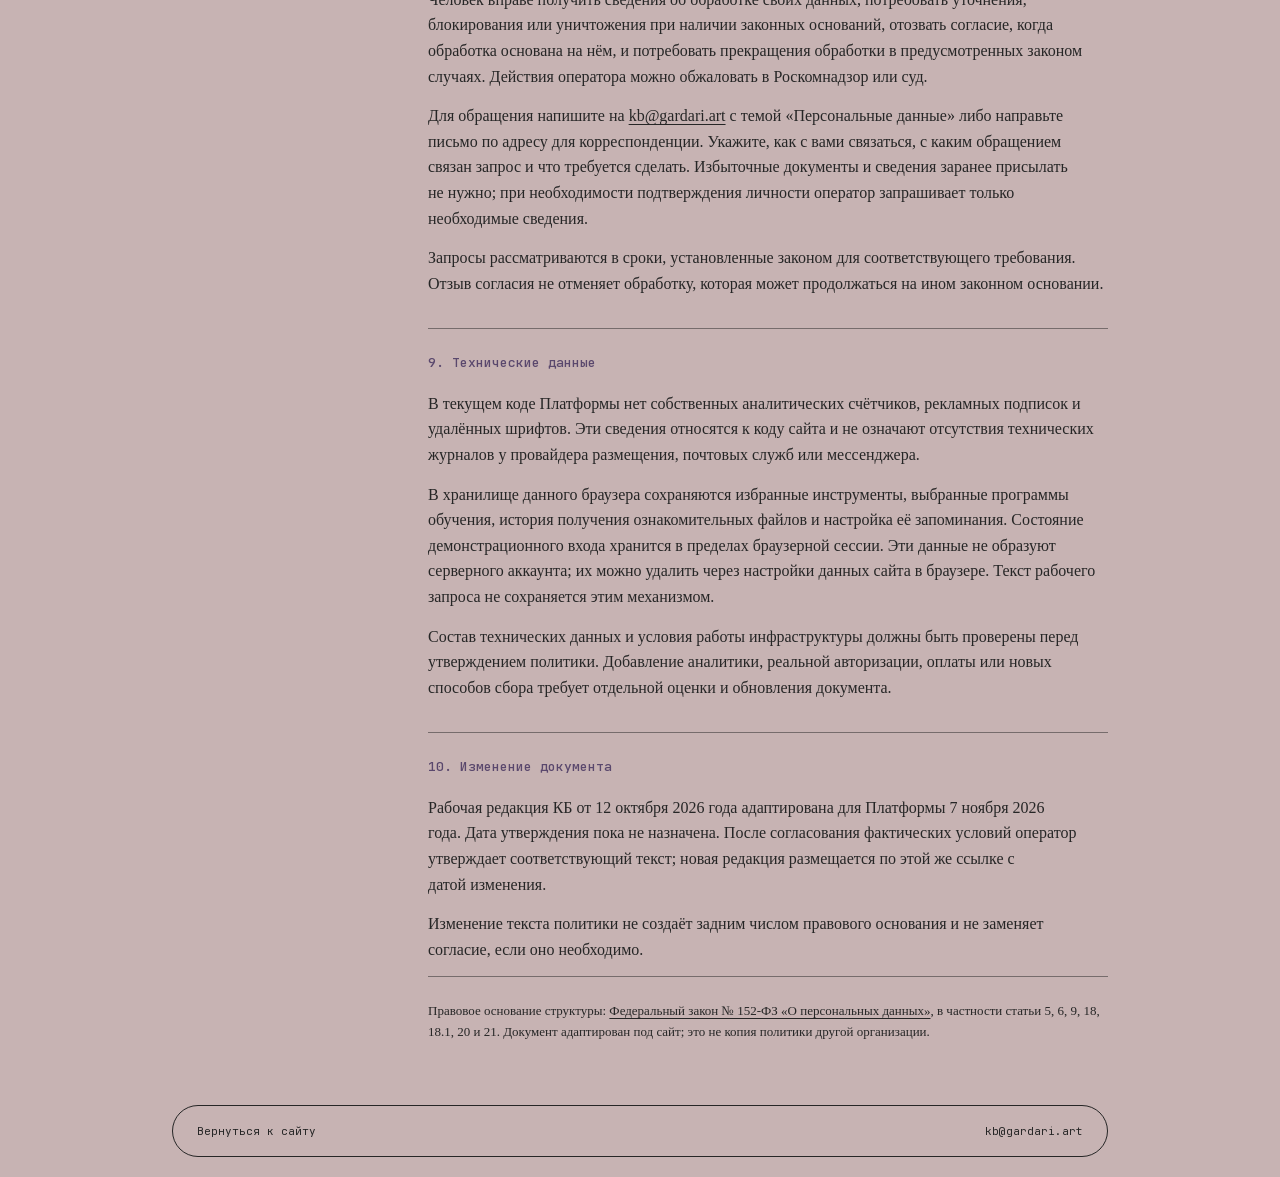
==== commit 5e768ab0: "export: опубликовать дизайн Affinity preview.14" ====
--- a/privacy.html
+++ b/privacy.html
@@ -9,10 +9,20 @@
 <link rel="icon" href="favicon.png?v=ea7e5d1eb9e6" type="image/png" sizes="32x32">
 <link rel="icon" href="assets/favicon.svg?v=ea7e5d1eb9e6" type="image/svg+xml" sizes="any">
   <link rel="stylesheet" href="assets/css/theme.css">
-  <link rel="stylesheet" href="assets/css/privacy.css">
+  <link rel="stylesheet" href="assets/css/privacy.css?v=20261116-background">
+<link rel="stylesheet" href="assets/css/section-header.css?v=20261116-background">
+<link rel="stylesheet" href="assets/css/outline-standard.css?v=20261116-radius">
+<script type="module" src="assets/js/section-header.js?v=20261115-correction3-r2"></script>
 </head>
 <body class="policy-page">
-  <header class="policy-header"><a href="./#about">ПЛАТФОРМА ИНСТРУМЕНТОВ</a><a href="./#about">К сайту</a></header>
+  <header class="site-header section-header" id="top">
+ <div class="header-frame">
+  <a class="header-logo" href="./index.html?catalog=open#about" aria-label="ПЛАТФОРМА ИНСТРУМЕНТОВ"><img src="assets/images/redesign/platform-logo.svg" alt=""></a>
+<p class="section-page-title" id="section-page-title" tabindex="-1"><span class="header-page-name"><span id="section-page-name">Политика обработки персональных данных</span><i class="header-title-baseline" aria-hidden="true"></i></span></p>
+<nav class="prototype-tabs" aria-label="Разделы платформы"><a class="prototype-tab" href="./index.html#about"><svg viewBox="0 0 120 120" aria-hidden="true"><path d="M54.46,14.047C54.46,10.322 55.94,6.749 58.574,4.114C61.209,1.48 64.782,0 68.507,0C79.525,0 94.792,0 105.839,0C113.66,0 120,6.34 120,14.161V105.361C120,113.446 113.446,120 105.361,120H14.488C10.645,120 6.96,118.474 4.243,115.757C1.526,113.04 0,109.355 0,105.512V68.507C0,64.782 1.48,61.209 4.114,58.574C6.749,55.94 10.322,54.46 14.047,54.46H28.096C42.656,54.46 54.46,42.656 54.46,28.096V14.047Z"/></svg><span class="prototype-tab-dot" aria-hidden="true"></span><span class="prototype-tab-name">ГЛАВНАЯ</span></a><a class="prototype-tab" href="./index.html?catalog=open#catalog"><svg viewBox="0 0 120 120" aria-hidden="true"><path d="M54.46,14.047C54.46,10.322 55.94,6.749 58.574,4.114C61.209,1.48 64.782,0 68.507,0C79.525,0 94.792,0 105.839,0C113.66,0 120,6.34 120,14.161V105.361C120,113.446 113.446,120 105.361,120H14.488C10.645,120 6.96,118.474 4.243,115.757C1.526,113.04 0,109.355 0,105.512V68.507C0,64.782 1.48,61.209 4.114,58.574C6.749,55.94 10.322,54.46 14.047,54.46H28.096C42.656,54.46 54.46,42.656 54.46,28.096V14.047Z"/></svg><span class="prototype-tab-dot" aria-hidden="true"></span><span class="prototype-tab-name">КАТАЛОГ</span></a><a class="prototype-tab" href="./index.html#training"><svg viewBox="0 0 120 120" aria-hidden="true"><path d="M54.46,14.047C54.46,10.322 55.94,6.749 58.574,4.114C61.209,1.48 64.782,0 68.507,0C79.525,0 94.792,0 105.839,0C113.66,0 120,6.34 120,14.161V105.361C120,113.446 113.446,120 105.361,120H14.488C10.645,120 6.96,118.474 4.243,115.757C1.526,113.04 0,109.355 0,105.512V68.507C0,64.782 1.48,61.209 4.114,58.574C6.749,55.94 10.322,54.46 14.047,54.46H28.096C42.656,54.46 54.46,42.656 54.46,28.096V14.047Z"/></svg><span class="prototype-tab-dot" aria-hidden="true"></span><span class="prototype-tab-name">ОБУЧЕНИЕ</span></a><a class="prototype-tab" href="./index.html#account"><svg viewBox="0 0 120 120" aria-hidden="true"><path d="M54.46,14.047C54.46,10.322 55.94,6.749 58.574,4.114C61.209,1.48 64.782,0 68.507,0C79.525,0 94.792,0 105.839,0C113.66,0 120,6.34 120,14.161V105.361C120,113.446 113.446,120 105.361,120H14.488C10.645,120 6.96,118.474 4.243,115.757C1.526,113.04 0,109.355 0,105.512V68.507C0,64.782 1.48,61.209 4.114,58.574C6.749,55.94 10.322,54.46 14.047,54.46H28.096C42.656,54.46 54.46,42.656 54.46,28.096V14.047Z"/></svg><span class="prototype-tab-dot" aria-hidden="true"></span><span class="prototype-tab-name">КАБИНЕТ</span></a><a class="prototype-tab" href="./index.html#agent"><svg viewBox="0 0 120 120" aria-hidden="true"><path d="M54.46,14.047C54.46,10.322 55.94,6.749 58.574,4.114C61.209,1.48 64.782,0 68.507,0C79.525,0 94.792,0 105.839,0C113.66,0 120,6.34 120,14.161V105.361C120,113.446 113.446,120 105.361,120H14.488C10.645,120 6.96,118.474 4.243,115.757C1.526,113.04 0,109.355 0,105.512V68.507C0,64.782 1.48,61.209 4.114,58.574C6.749,55.94 10.322,54.46 14.047,54.46H28.096C42.656,54.46 54.46,42.656 54.46,28.096V14.047Z"/></svg><span class="prototype-tab-dot" aria-hidden="true"></span><span class="prototype-tab-name">AI АГЕНТ</span></a></nav>
+  
+ </div>
+</header>
   <main class="policy-main" id="policy">
     <p class="policy-meta">Правовая информация · 7 ноября 2026</p>
     <h1>Политика обработки персональных данных</h1>
--- a/assets/css/privacy.css
+++ b/assets/css/privacy.css
@@ -35,3 +35,58 @@
   .policy-nav { position:static; padding:22px; }
   .policy-content { font-size:15px; }
 }
+
+/* 15 November Affinity design; the complete legal article is unchanged. */
+.policy-page {
+  --paper: #c7b3b3;
+  --ink: #262626;
+  --body: #262626;
+  --line: #262626;
+  --rule: #26262680;
+  --accent: #5a486d;
+  --almost: #f2f2f2;
+  background: var(--paper);
+  color: var(--ink);
+  font-family: "American Typewriter", Georgia, serif;
+  letter-spacing: 0;
+}
+.policy-header, .policy-bottom {
+  min-height: 52px;
+  border-radius: 999px;
+  background: transparent;
+  color: var(--ink);
+}
+.policy-header > :first-child {
+  color: var(--accent);
+  font-family: "Arial Black", Arial, sans-serif;
+  font-size: 13px;
+  font-weight: 900;
+  line-height: 1.15;
+  letter-spacing: -.025em;
+}
+.policy-meta { color: var(--accent); letter-spacing: 0; }
+.policy-main h1 {
+  font-family: "Arial Black", Arial, sans-serif;
+  font-weight: 900;
+  letter-spacing: -.04em;
+  line-height: 1.08;
+}
+.policy-status { background: transparent; border-color: var(--ink); }
+.policy-status strong { color: var(--accent); font-weight: 500; letter-spacing: 0; }
+.policy-nav {
+  border: 1px solid var(--ink);
+  background: transparent;
+  color: var(--ink);
+  letter-spacing: 0;
+}
+.policy-nav a:hover { color: var(--accent); text-decoration: underline; text-underline-offset: 3px; }
+.policy-content h2 { color: var(--accent); font-weight: 500; letter-spacing: 0; }
+.policy-content :is(p,address,ul), .policy-sources { font-family: "American Typewriter", Georgia, serif; letter-spacing: 0; }
+.policy-content :is(p,address,li) { line-height: 1.6; }
+.policy-content a:hover { color: var(--accent); }
+.policy-sources { color: var(--ink); }
+@media(max-width:680px) {
+  .policy-header, .policy-bottom { border-radius: 20px; }
+  .policy-header > :first-child { font-size: 11px; }
+  .policy-main h1 { font-size: clamp(27px, 7.6vw, 32px); }
+}
--- a/assets/css/section-header.css
+++ b/assets/css/section-header.css
@@ -0,0 +1,71 @@
+/* Author's 15 Nov header reference, normalized from 1720px to the 936px field.
+   One component is used by app sections and the standalone policy page. */
+@font-face{font-family:'JetBrains Mono';font-style:normal;font-weight:700;font-display:swap;src:url('../fonts/JetBrainsMono-Bold.ttf') format('truetype')}
+.section-header{
+ --section-header-row:45.59375px;
+ --section-header-logo:46.59375px;
+ --section-header-tabs:264.2578125px;
+ --section-header-gap:13.333333px;
+ position:sticky;top:0;z-index:160;display:block;margin:0;padding:0;border:0;border-radius:0;background:var(--paper,#c7b3b3);
+}
+.section-header .header-frame{
+ display:grid;grid-template-columns:var(--section-header-logo) minmax(0,1fr) var(--section-header-tabs);
+ grid-template-rows:var(--section-header-row);align-items:center;gap:0 var(--section-header-gap);
+ width:min(936px,calc(100% - 48px));min-height:0;margin:0 auto;padding:20px 0 29.40625px;
+}
+.section-header .header-frame::after{content:none}
+.section-header .header-logo{
+ position:relative;order:0;display:block;width:var(--section-header-logo);height:46.472862px;
+ margin:0;padding:0;border:0;border-radius:0;background:transparent;color:var(--ink,#262626);line-height:0;
+}
+.section-header .header-logo img{display:block;width:100%;height:100%}
+.section-header .section-page-title{
+ display:flex;align-items:center;justify-content:flex-start;min-width:0;width:100%;height:var(--section-header-row);
+ margin:0;padding:0 28px;box-sizing:border-box;border:1.5px solid var(--ink,#262626);border-radius:999px;
+ background:transparent;color:var(--ink,#262626);font:900 15px/1.05 'Arial Black',Arial,sans-serif;letter-spacing:-.048em;
+ text-align:left;text-transform:uppercase;text-wrap:initial;outline:none;
+}
+.section-header .header-page-name{display:block;min-width:0;max-width:100%;white-space:nowrap;transform:translateY(var(--section-header-name-shift,0px))}
+.section-header .header-title-baseline{display:inline-block;vertical-align:baseline;width:0;height:0;margin:0;padding:0;border:0;font-size:0;line-height:0}
+.section-header .header-frame>.prototype-tabs{display:grid;grid-template-columns:repeat(5,minmax(0,1fr));gap:9.341797px;width:var(--section-header-tabs);height:auto;margin:0;justify-self:end;align-items:start}
+.section-header .prototype-tab{position:relative;display:block;width:100%;max-width:none;height:auto;aspect-ratio:1;min-width:0;margin:0;padding:0;border:0;border-radius:0;background:transparent;text-decoration:none;container-type:inline-size;color:var(--ink,#262626)}
+.section-header .prototype-tab>svg{position:absolute;inset:0;display:block;width:100%;height:100%;fill:var(--ink,#262626);stroke:none;overflow:visible}
+.section-header .prototype-tab-dot{position:absolute;left:-1.91667cqw;top:-1.91667cqw;width:38.5667cqw;height:38.5667cqw;box-sizing:border-box;border:3.83333cqw solid var(--ink,#262626);border-radius:50%;background:transparent}
+.section-header .prototype-tab-name{position:absolute;left:1px;right:1px;bottom:13.42cqw;display:block;color:#b3b3b3;font:700 16.033cqw/1.1 var(--label-font);letter-spacing:0;text-align:center;white-space:nowrap}
+.section-header .prototype-tab[aria-current="page"] .prototype-tab-dot{background:#ffa800}
+.section-header .prototype-tab:hover .prototype-tab-name{color:#f2f2f2}
+.section-header .prototype-tab:not([aria-current="page"]):hover .prototype-tab-dot{background:#5a486d}
+.section-header .catalog-trigger{display:none}
+
+/* The title is now in the header. Its semantic H1 remains available in main. */
+#main .photo-catalog-intro.filters-only{justify-content:flex-end;gap:0;margin:0 0 clamp(28.40625px,calc((100vw - 48px)*.0448718),42px);padding:0;border:0}
+#main .filters-only>.catalog-heading{position:absolute!important;width:1px!important;height:1px!important;margin:0!important;padding:0!important;overflow:hidden;clip-path:inset(50%);white-space:nowrap;transform:none!important;border:0}
+#main .filters-only .catalog-controls{width:auto;max-width:100%;margin:0 0 0 auto;padding:0}
+#main[data-view="catalog"]>.catalog-panel,#main[data-view="training"]>.catalog-panel{padding-top:0}
+#main #catalog-results,#main #learning-results{margin-top:0}
+.policy-page .policy-main,.policy-page .policy-bottom{width:min(936px,calc(100% - 48px));max-width:none;margin-left:auto;margin-right:auto;box-sizing:border-box}
+
+/* The folders share the third catalogue column: (field - two 18px gaps) / 3.
+   Their square size also drives the capsule height and the logo's visible size. */
+@media(min-width:792px){
+ .section-header .header-frame{
+  container-type:inline-size;grid-template-columns:calc((100% - 36px)/15 - 7.4px) minmax(0,1fr) calc((100% - 36px)/3);
+  grid-template-rows:auto;align-content:start;column-gap:18px;height:95px;box-sizing:border-box;padding:20px 0 0;
+ }
+ .section-header .header-logo{width:100%;height:auto;aspect-ratio:46.59375/46.472862}
+ .section-header .section-page-title{height:calc((100cqw - 36px)/15 - 8.4px);padding-inline:32px;font-size:16.5px}
+ .section-header .header-frame>.prototype-tabs{width:100%;gap:10.5px}
+}
+
+@media(max-width:925px){.section-header .section-page-title{padding-inline:20px;font-size:14px}.section-header .header-page-name{white-space:normal;text-wrap:balance}}
+@media(max-width:700px){
+ .section-header{position:relative;--section-header-row:36px;--section-header-logo:36px}
+ .section-header .header-frame{grid-template-columns:36px minmax(0,1fr);grid-template-rows:36px auto;gap:12px;width:calc(100% - 32px);padding:16px 0 28px}
+ .section-header .header-logo{width:36px;height:36px}
+ .section-header .section-page-title{height:36px;padding-inline:18px;font-size:14px}
+ .section-header .header-frame>.prototype-tabs{grid-column:1/-1;grid-row:2;width:min(264.2578125px,100%);height:auto;gap:9.341797px;margin:0;justify-self:end}
+ .section-header .header-frame>.prototype-tabs>.prototype-tab{max-width:none;margin:0}
+ .policy-page .policy-main,.policy-page .policy-bottom{width:calc(100% - 32px);margin-inline:auto}
+}
+/* The legal document keeps its original scrolling and contents navigation. */
+.policy-page .section-header{position:relative}
--- a/assets/css/outline-standard.css
+++ b/assets/css/outline-standard.css
@@ -0,0 +1,21 @@
+/* One authorial line weight for every existing frame and divider.
+   Setting width alone preserves border-style:none; absent borders stay absent.
+   This layer deliberately takes precedence over legacy component widths. */
+:root{--platform-outline-width:1.5px;--radius-screen:19.56px;--radius-block:6.5px}
+#shell,#shell *,#shell *::before,#shell *::after,
+#dl-modal,#dl-modal *,#dl-modal *::before,#dl-modal *::after,#toast,
+.policy-page #top,.policy-page #top *,
+.policy-page .policy-main,.policy-page .policy-main *,
+.policy-page .policy-main *::before,.policy-page .policy-main *::after,
+.policy-page .policy-bottom,.policy-page .policy-bottom *{
+ border-width:var(--platform-outline-width)!important;
+}
+#shell .hero-outline,#shell .card-shell{stroke-width:var(--platform-outline-width)}
+#shell .hero-outline path,#shell .card-shell path{vector-effect:non-scaling-stroke}
+/* Reading dividers had translucent legacy strokes; use the header's ink. */
+#shell :is(.reading-chapter,.tool-guide,.account-window,.library-empty,.library-purchased,
+ .card-heading,.card-actions,.worktop,.intro-index,.intro-features,.chapter-link,
+ .lesson-program,.lesson-outcomes,.bench-tabs,.bench-steps li,.bench-example,
+ .format-row,.output-panel,.tool-guide-steps>li,.guide-install,
+ .activity-row,.account-setting,.subscription-details){border-color:var(--ink)}
+#shell .reading-chapter+.reading-chapter::before{border-color:var(--ink)}
